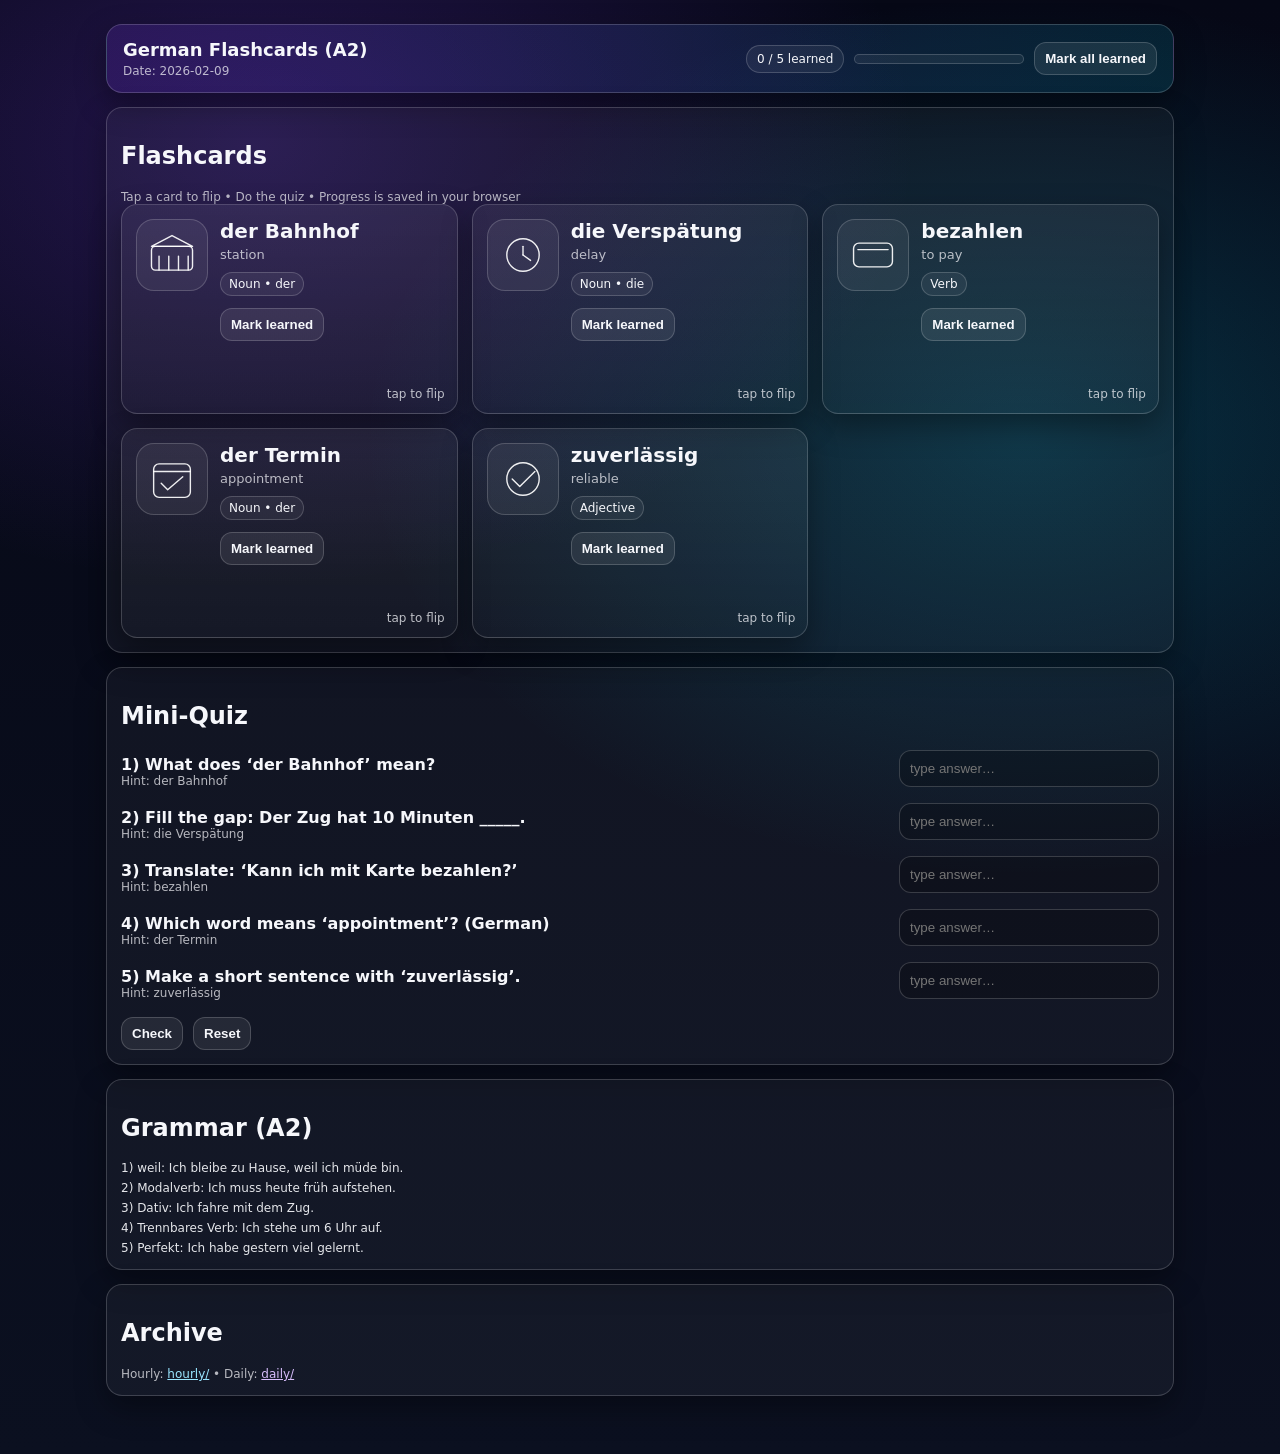
==== index.html @ 3a966de8 "Publish Pages app on website branch" ====
<!doctype html>
<html lang="en"><head>
  <meta charset="utf-8" />
  <meta name="viewport" content="width=device-width,initial-scale=1" />
  <title>German Flashcards (A2)</title>
  <link rel="stylesheet" href="./assets/style.css" />
</head>
<body>
  <div class="wrap">
    <header>
      <div>
        <h1>German Flashcards (A2)</h1>
        <div class="sub" id="date">Date: —</div>
      </div>
      <div class="pill">
        <div class="badge" id="count">0 / 0 learned</div>
        <div class="progress"><div class="bar" id="bar"></div></div>
        <button class="btn" id="markAll">Mark all learned</button>
      </div>
    </header>

    <main>
      <div class="panel">
        <h2>Flashcards</h2>
        <div class="note">Tap a card to flip • Do the quiz • Progress is saved in your browser</div>
        <div class="grid" id="cards"></div>
        <div class="note" id="error"></div>
      </div>
      <div class="panel">
        <h2>Mini‑Quiz</h2>
        <div id="quiz"></div>
        <div class="row"><button class="btn" id="check">Check</button><button class="btn" id="reset">Reset</button></div>
      </div>
      <div class="panel">
        <h2>Grammar (A2)</h2>
        <div id="grammar"></div>
      </div>
      <div class="panel">
        <h2>Archive</h2>
        <div class="note">Hourly: <a href="./hourly/" style="color:#9ae6ff">hourly/</a> • Daily: <a href="./daily/" style="color:#d6bcfa">daily/</a></div>
      </div>
    </main>
  </div>
  <script src="./assets/app.js"></script>
</body></html>
---- assets/style.css ----
:root{--bg:#0b1020;--stroke:rgba(255,255,255,.18);--text:#f6f7fb;--muted:rgba(246,247,251,.72);--a:#7c3aed;--b:#06b6d4;--shadow:0 12px 30px rgba(0,0,0,.35);--radius:16px}
*{box-sizing:border-box}
body{margin:0;font-family:system-ui,-apple-system,Segoe UI,Roboto,Arial,sans-serif;background:radial-gradient(1200px 800px at 20% 10%, rgba(124,58,237,.25), transparent 55%),radial-gradient(1200px 800px at 80% 30%, rgba(6,182,212,.22), transparent 55%),linear-gradient(180deg,#060816,#0b1020);color:var(--text)}
.wrap{max-width:1100px;margin:24px auto;padding:0 16px 34px}
header{display:flex;align-items:center;justify-content:space-between;gap:12px;background:linear-gradient(90deg,rgba(124,58,237,.18),rgba(6,182,212,.14));border:1px solid var(--stroke);border-radius:var(--radius);padding:14px 16px;box-shadow:var(--shadow)}
h1{font-size:18px;margin:0}
.sub{font-size:12px;color:var(--muted);margin-top:4px}
.pill{display:flex;align-items:center;gap:10px;flex-wrap:wrap;justify-content:flex-end}
.badge{font-size:12px;padding:6px 10px;border-radius:999px;border:1px solid var(--stroke);background:rgba(255,255,255,.06)}
.btn{cursor:pointer;border:1px solid var(--stroke);background:rgba(255,255,255,.08);color:var(--text);padding:8px 10px;border-radius:12px;font-weight:800}
.progress{width:170px;height:10px;border-radius:999px;border:1px solid var(--stroke);background:rgba(255,255,255,.06);overflow:hidden}
.bar{height:100%;width:0%;background:linear-gradient(90deg,var(--a),var(--b))}
main{margin-top:14px;display:grid;gap:14px}
.panel{border:1px solid var(--stroke);border-radius:var(--radius);background:rgba(255,255,255,.04);box-shadow:var(--shadow);padding:14px}
.grid{display:grid;grid-template-columns:repeat(auto-fit,minmax(280px,1fr));gap:14px}
.note{font-size:12px;color:var(--muted)}
.scene{perspective:1200px}
.card{position:relative;height:210px;transform-style:preserve-3d;transition:transform .55s cubic-bezier(.2,.8,.2,1)}
.card.is-flipped{transform:rotateY(180deg)}
.face{position:absolute;inset:0;border-radius:var(--radius);border:1px solid var(--stroke);background:linear-gradient(180deg,rgba(255,255,255,.06),rgba(255,255,255,.02));box-shadow:var(--shadow);padding:14px;backface-visibility:hidden;overflow:hidden}
.front{display:grid;grid-template-columns:72px 1fr;gap:12px}
.back{transform:rotateY(180deg)}
.icon{width:72px;height:72px;border-radius:18px;border:1px solid var(--stroke);background:rgba(255,255,255,.06);display:flex;align-items:center;justify-content:center}
svg{width:54px;height:54px}
.s{fill:none;stroke:rgba(255,255,255,.92);stroke-width:2.6;stroke-linecap:round;stroke-linejoin:round}
.word{font-size:20px;font-weight:900}
.meta{font-size:13px;color:var(--muted);margin-top:4px}
.tag{display:inline-block;margin-top:10px;font-size:12px;padding:4px 8px;border-radius:999px;border:1px solid var(--stroke);background:rgba(255,255,255,.06)}
.hint{position:absolute;right:12px;bottom:12px;font-size:12px;color:rgba(246,247,251,.75)}
.ex{margin-top:10px;padding:10px;border-radius:12px;border:1px dashed rgba(255,255,255,.22);background:rgba(0,0,0,.18);font-size:14px;line-height:1.35}
.de{font-weight:900}
.row{display:flex;gap:10px;flex-wrap:wrap;margin-top:12px}
.q{display:grid;grid-template-columns:1fr auto;gap:10px;align-items:center;margin:10px 0}
input{width:100%;padding:10px;border-radius:12px;border:1px solid var(--stroke);background:rgba(0,0,0,.20);color:var(--text);outline:none}
.result{font-weight:900;font-size:12px;padding:6px 10px;border-radius:999px;border:1px solid var(--stroke)}
.ok{background:rgba(34,197,94,.16);color:#bbf7d0}
.no{background:rgba(239,68,68,.14);color:#fecaca}
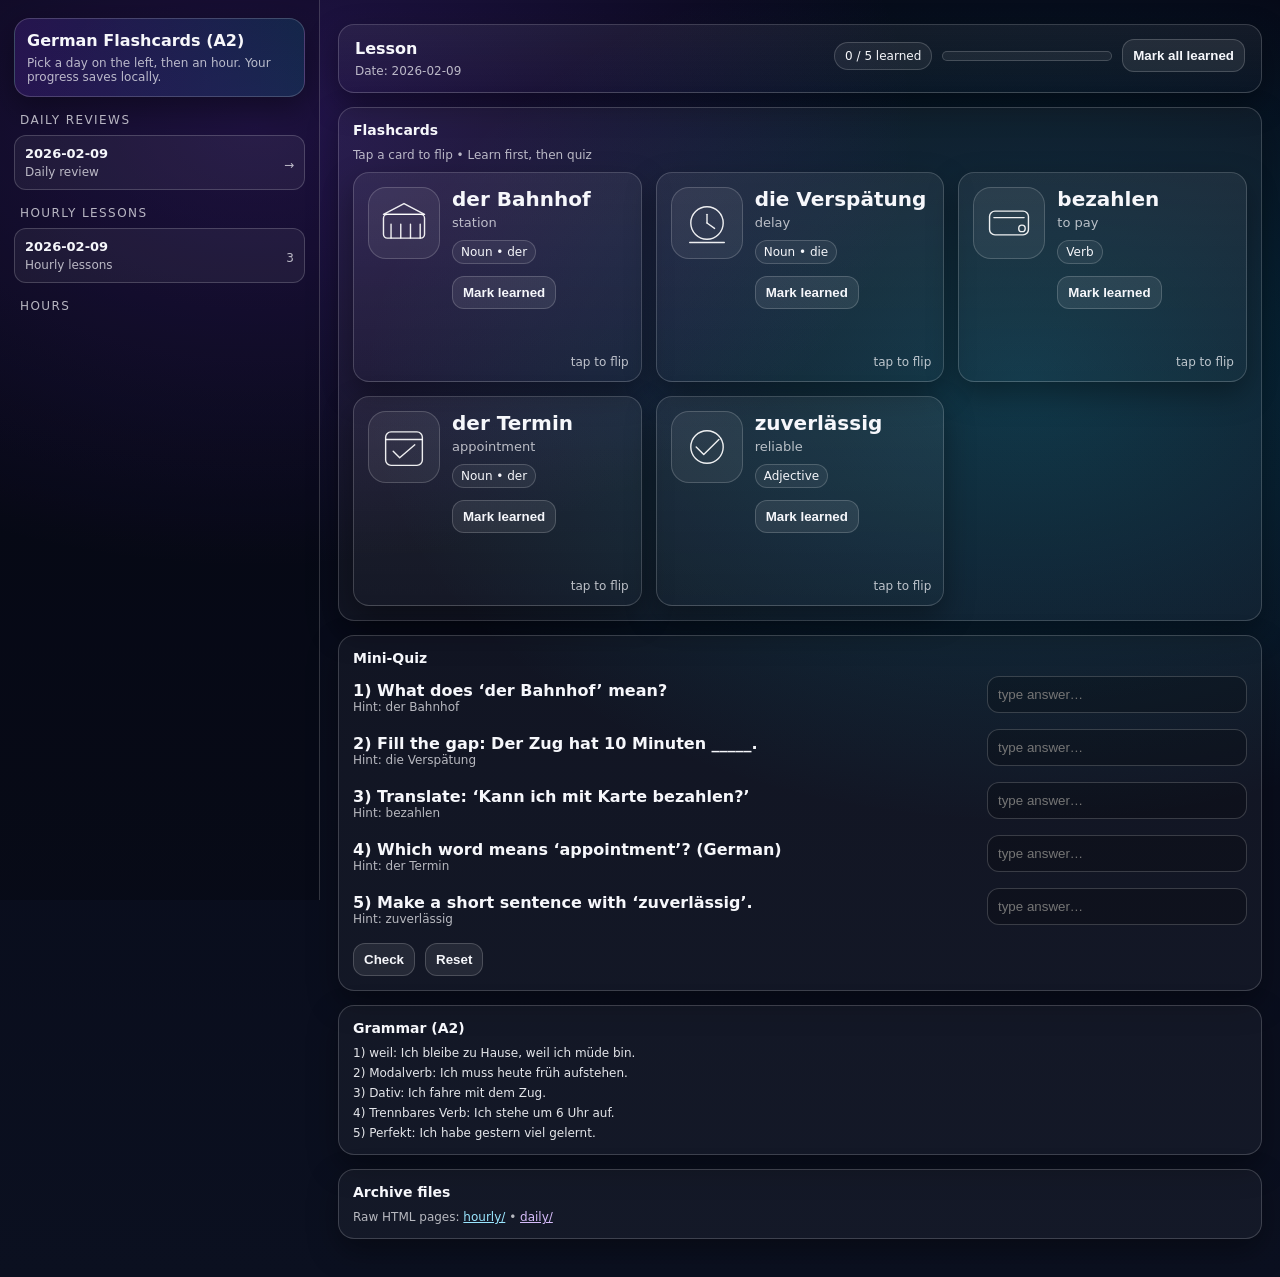
==== commit 20967435: "Add sidebar navigation (days/hours)" ====
--- a/index.html
+++ b/index.html
@@ -1,45 +1,71 @@
 <!doctype html>
-<html lang="en"><head>
+<html lang="en">
+<head>
   <meta charset="utf-8" />
   <meta name="viewport" content="width=device-width,initial-scale=1" />
   <title>German Flashcards (A2)</title>
   <link rel="stylesheet" href="./assets/style.css" />
 </head>
 <body>
-  <div class="wrap">
-    <header>
-      <div>
+  <div class="app">
+    <aside class="sidebar">
+      <div class="brand">
         <h1>German Flashcards (A2)</h1>
-        <div class="sub" id="date">Date: —</div>
+        <div class="sub">Pick a day on the left, then an hour. Your progress saves locally.</div>
       </div>
-      <div class="pill">
-        <div class="badge" id="count">0 / 0 learned</div>
-        <div class="progress"><div class="bar" id="bar"></div></div>
-        <button class="btn" id="markAll">Mark all learned</button>
+
+      <div class="sectionTitle">Daily reviews</div>
+      <div class="navList" id="dailyList"></div>
+
+      <div class="sectionTitle">Hourly lessons</div>
+      <div class="navList" id="hourlyList"></div>
+
+      <div class="sectionTitle" id="hourSubTitle">Hours</div>
+      <div class="navList" id="hourSub"></div>
+
+      <div class="small" id="errorTop"></div>
+    </aside>
+
+    <main class="main">
+      <header>
+        <div>
+          <h2 id="lessonTitle">Lesson</h2>
+          <div class="sub" id="lessonMeta">—</div>
+        </div>
+        <div class="pill">
+          <div class="badge" id="count">0 / 0 learned</div>
+          <div class="progress"><div class="bar" id="bar"></div></div>
+          <button class="btn" id="markAll">Mark all learned</button>
+        </div>
+      </header>
+
+      <div class="panel">
+        <h3>Flashcards</h3>
+        <div class="note">Tap a card to flip • Learn first, then quiz</div>
+        <div class="grid" id="cards"></div>
       </div>
-    </header>
 
-    <main>
       <div class="panel">
-        <h2>Flashcards</h2>
-        <div class="note">Tap a card to flip • Do the quiz • Progress is saved in your browser</div>
-        <div class="grid" id="cards"></div>
-        <div class="note" id="error"></div>
+        <h3>Mini‑Quiz</h3>
+        <div id="quiz"></div>
+        <div class="row">
+          <button class="btn" id="check">Check</button>
+          <button class="btn" id="reset">Reset</button>
+        </div>
       </div>
+
       <div class="panel">
-        <h2>Mini‑Quiz</h2>
-        <div id="quiz"></div>
-        <div class="row"><button class="btn" id="check">Check</button><button class="btn" id="reset">Reset</button></div>
-      </div>
-      <div class="panel">
-        <h2>Grammar (A2)</h2>
+        <h3>Grammar (A2)</h3>
         <div id="grammar"></div>
       </div>
+
       <div class="panel">
-        <h2>Archive</h2>
-        <div class="note">Hourly: <a href="./hourly/" style="color:#9ae6ff">hourly/</a> • Daily: <a href="./daily/" style="color:#d6bcfa">daily/</a></div>
+        <h3>Archive files</h3>
+        <div class="note">Raw HTML pages: <a href="./hourly/" style="color:#9ae6ff">hourly/</a> • <a href="./daily/" style="color:#d6bcfa">daily/</a></div>
       </div>
     </main>
   </div>
+
   <script src="./assets/app.js"></script>
-</body></html>
+</body>
+</html>
--- a/assets/style.css
+++ b/assets/style.css
@@ -1,37 +1,109 @@
-:root{--bg:#0b1020;--stroke:rgba(255,255,255,.18);--text:#f6f7fb;--muted:rgba(246,247,251,.72);--a:#7c3aed;--b:#06b6d4;--shadow:0 12px 30px rgba(0,0,0,.35);--radius:16px}
-*{box-sizing:border-box}
-body{margin:0;font-family:system-ui,-apple-system,Segoe UI,Roboto,Arial,sans-serif;background:radial-gradient(1200px 800px at 20% 10%, rgba(124,58,237,.25), transparent 55%),radial-gradient(1200px 800px at 80% 30%, rgba(6,182,212,.22), transparent 55%),linear-gradient(180deg,#060816,#0b1020);color:var(--text)}
-.wrap{max-width:1100px;margin:24px auto;padding:0 16px 34px}
-header{display:flex;align-items:center;justify-content:space-between;gap:12px;background:linear-gradient(90deg,rgba(124,58,237,.18),rgba(6,182,212,.14));border:1px solid var(--stroke);border-radius:var(--radius);padding:14px 16px;box-shadow:var(--shadow)}
-h1{font-size:18px;margin:0}
-.sub{font-size:12px;color:var(--muted);margin-top:4px}
-.pill{display:flex;align-items:center;gap:10px;flex-wrap:wrap;justify-content:flex-end}
-.badge{font-size:12px;padding:6px 10px;border-radius:999px;border:1px solid var(--stroke);background:rgba(255,255,255,.06)}
-.btn{cursor:pointer;border:1px solid var(--stroke);background:rgba(255,255,255,.08);color:var(--text);padding:8px 10px;border-radius:12px;font-weight:800}
-.progress{width:170px;height:10px;border-radius:999px;border:1px solid var(--stroke);background:rgba(255,255,255,.06);overflow:hidden}
-.bar{height:100%;width:0%;background:linear-gradient(90deg,var(--a),var(--b))}
-main{margin-top:14px;display:grid;gap:14px}
-.panel{border:1px solid var(--stroke);border-radius:var(--radius);background:rgba(255,255,255,.04);box-shadow:var(--shadow);padding:14px}
-.grid{display:grid;grid-template-columns:repeat(auto-fit,minmax(280px,1fr));gap:14px}
-.note{font-size:12px;color:var(--muted)}
-.scene{perspective:1200px}
-.card{position:relative;height:210px;transform-style:preserve-3d;transition:transform .55s cubic-bezier(.2,.8,.2,1)}
-.card.is-flipped{transform:rotateY(180deg)}
-.face{position:absolute;inset:0;border-radius:var(--radius);border:1px solid var(--stroke);background:linear-gradient(180deg,rgba(255,255,255,.06),rgba(255,255,255,.02));box-shadow:var(--shadow);padding:14px;backface-visibility:hidden;overflow:hidden}
-.front{display:grid;grid-template-columns:72px 1fr;gap:12px}
-.back{transform:rotateY(180deg)}
-.icon{width:72px;height:72px;border-radius:18px;border:1px solid var(--stroke);background:rgba(255,255,255,.06);display:flex;align-items:center;justify-content:center}
-svg{width:54px;height:54px}
-.s{fill:none;stroke:rgba(255,255,255,.92);stroke-width:2.6;stroke-linecap:round;stroke-linejoin:round}
-.word{font-size:20px;font-weight:900}
-.meta{font-size:13px;color:var(--muted);margin-top:4px}
-.tag{display:inline-block;margin-top:10px;font-size:12px;padding:4px 8px;border-radius:999px;border:1px solid var(--stroke);background:rgba(255,255,255,.06)}
-.hint{position:absolute;right:12px;bottom:12px;font-size:12px;color:rgba(246,247,251,.75)}
-.ex{margin-top:10px;padding:10px;border-radius:12px;border:1px dashed rgba(255,255,255,.22);background:rgba(0,0,0,.18);font-size:14px;line-height:1.35}
-.de{font-weight:900}
-.row{display:flex;gap:10px;flex-wrap:wrap;margin-top:12px}
-.q{display:grid;grid-template-columns:1fr auto;gap:10px;align-items:center;margin:10px 0}
-input{width:100%;padding:10px;border-radius:12px;border:1px solid var(--stroke);background:rgba(0,0,0,.20);color:var(--text);outline:none}
-.result{font-weight:900;font-size:12px;padding:6px 10px;border-radius:999px;border:1px solid var(--stroke)}
-.ok{background:rgba(34,197,94,.16);color:#bbf7d0}
-.no{background:rgba(239,68,68,.14);color:#fecaca}
+:root{
+  --bg:#0b1020;
+  --panel:#111a33;
+  --card:#141f3d;
+  --stroke:rgba(255,255,255,.18);
+  --text:#f6f7fb;
+  --muted:rgba(246,247,251,.72);
+  --a:#7c3aed;
+  --b:#06b6d4;
+  --shadow: 0 12px 30px rgba(0,0,0,.35);
+  --radius:16px;
+}
+*{box-sizing:border-box;}
+body{
+  margin:0;
+  font-family: ui-sans-serif, system-ui, -apple-system, Segoe UI, Roboto, Arial, sans-serif;
+  background: radial-gradient(1200px 800px at 20% 10%, rgba(124,58,237,.25), transparent 55%),
+              radial-gradient(1200px 800px at 80% 30%, rgba(6,182,212,.22), transparent 55%),
+              linear-gradient(180deg, #060816, #0b1020);
+  color:var(--text);
+}
+
+/* layout */
+.app{display:grid; grid-template-columns:320px 1fr; min-height:100vh;}
+.sidebar{
+  position:sticky; top:0; height:100vh; overflow:auto;
+  border-right:1px solid var(--stroke);
+  background: rgba(0,0,0,.18);
+  padding:18px 14px;
+}
+.main{padding:24px 18px 38px;}
+
+.brand{padding:12px 12px; border:1px solid var(--stroke); border-radius:var(--radius);
+  background: linear-gradient(90deg, rgba(124,58,237,.18), rgba(6,182,212,.14)); box-shadow: var(--shadow);
+}
+.brand h1{font-size:16px; margin:0;}
+.brand .sub{font-size:12px; color:var(--muted); margin-top:6px;}
+
+.sectionTitle{margin:16px 6px 8px; font-size:12px; letter-spacing:.12em; color:var(--muted); text-transform:uppercase;}
+
+.navList{display:flex; flex-direction:column; gap:6px;}
+.navItem{
+  display:flex; align-items:center; justify-content:space-between; gap:10px;
+  padding:10px 10px; border-radius:12px; border:1px solid var(--stroke);
+  background: rgba(255,255,255,.05); cursor:pointer; user-select:none;
+}
+.navItem:hover{background: rgba(255,255,255,.08)}
+.navItem.active{outline:2px solid rgba(6,182,212,.35); background: rgba(6,182,212,.10)}
+.navItem .name{font-weight:850; font-size:13px;}
+.navItem .meta{font-size:12px; color:var(--muted)}
+
+.small{font-size:12px; color:var(--muted); margin:10px 6px; line-height:1.35;}
+
+header{
+  display:flex; align-items:flex-start; justify-content:space-between; gap:12px;
+  border:1px solid var(--stroke);
+  border-radius: var(--radius);
+  padding:14px 16px;
+  background: linear-gradient(180deg, rgba(255,255,255,.06), rgba(255,255,255,.02));
+  box-shadow: var(--shadow);
+}
+header h2{margin:0; font-size:16px;}
+header .sub{font-size:12px; color:var(--muted); margin-top:6px;}
+
+.pill{display:flex; align-items:center; gap:10px; flex-wrap:wrap; justify-content:flex-end;}
+.badge{font-size:12px; padding:6px 10px; border-radius:999px; border:1px solid var(--stroke); background:rgba(255,255,255,.06);}
+.btn{cursor:pointer; border:1px solid var(--stroke); background:rgba(255,255,255,.08); color:var(--text); padding:8px 10px; border-radius:12px; font-weight:800;}
+.btn:hover{background:rgba(255,255,255,.12)}
+.progress{width:170px; height:10px; border-radius:999px; border:1px solid var(--stroke); background:rgba(255,255,255,.06); overflow:hidden;}
+.bar{height:100%; width:0%; background:linear-gradient(90deg,var(--a),var(--b));}
+
+.panel{margin-top:14px; border:1px solid var(--stroke); border-radius:var(--radius); background:rgba(255,255,255,.04); box-shadow:var(--shadow); padding:14px;}
+.panel h3{margin:0 0 10px 0; font-size:14px;}
+.note{font-size:12px; color:var(--muted);}
+
+.grid{display:grid; grid-template-columns:repeat(auto-fit,minmax(280px,1fr)); gap:14px; margin-top:10px;}
+.scene{perspective:1200px;}
+.card{position:relative; height:210px; transform-style:preserve-3d; transition:transform .55s cubic-bezier(.2,.8,.2,1);}
+.card.is-flipped{transform:rotateY(180deg);}
+.face{position:absolute; inset:0; border-radius:var(--radius); border:1px solid var(--stroke);
+  background: linear-gradient(180deg, rgba(255,255,255,.06), rgba(255,255,255,.02));
+  box-shadow: var(--shadow); padding:14px; backface-visibility:hidden; overflow:hidden;
+}
+.front{display:grid; grid-template-columns:72px 1fr; gap:12px;}
+.back{transform:rotateY(180deg);}
+.icon{width:72px; height:72px; border-radius:18px; border:1px solid var(--stroke); background:rgba(255,255,255,.06);
+  display:flex; align-items:center; justify-content:center;
+}
+svg{width:54px; height:54px;}
+.s{fill:none; stroke:rgba(255,255,255,.92); stroke-width:2.6; stroke-linecap:round; stroke-linejoin:round;}
+.word{font-size:20px; font-weight:900;}
+.meta{font-size:13px; color:var(--muted); margin-top:4px;}
+.tag{display:inline-block; margin-top:10px; font-size:12px; padding:4px 8px; border-radius:999px; border:1px solid var(--stroke); background:rgba(255,255,255,.06);}
+.hint{position:absolute; right:12px; bottom:12px; font-size:12px; color:rgba(246,247,251,.75);}
+.ex{margin-top:10px; padding:10px; border-radius:12px; border:1px dashed rgba(255,255,255,.22); background:rgba(0,0,0,.18); font-size:14px; line-height:1.35;}
+.de{font-weight:900;}
+.row{display:flex; gap:10px; flex-wrap:wrap; margin-top:12px;}
+
+.q{display:grid; grid-template-columns:1fr auto; gap:10px; align-items:center; margin:10px 0;}
+input{width:100%; padding:10px; border-radius:12px; border:1px solid var(--stroke); background:rgba(0,0,0,.20); color:var(--text); outline:none;}
+.result{font-weight:900; font-size:12px; padding:6px 10px; border-radius:999px; border:1px solid var(--stroke)}
+.ok{background:rgba(34,197,94,.16); color:#bbf7d0;}
+.no{background:rgba(239,68,68,.14); color:#fecaca;}
+
+@media (max-width: 980px){
+  .app{grid-template-columns:1fr;}
+  .sidebar{position:relative; height:auto;}
+}
+@media (prefers-reduced-motion: reduce){.card{transition:none}}
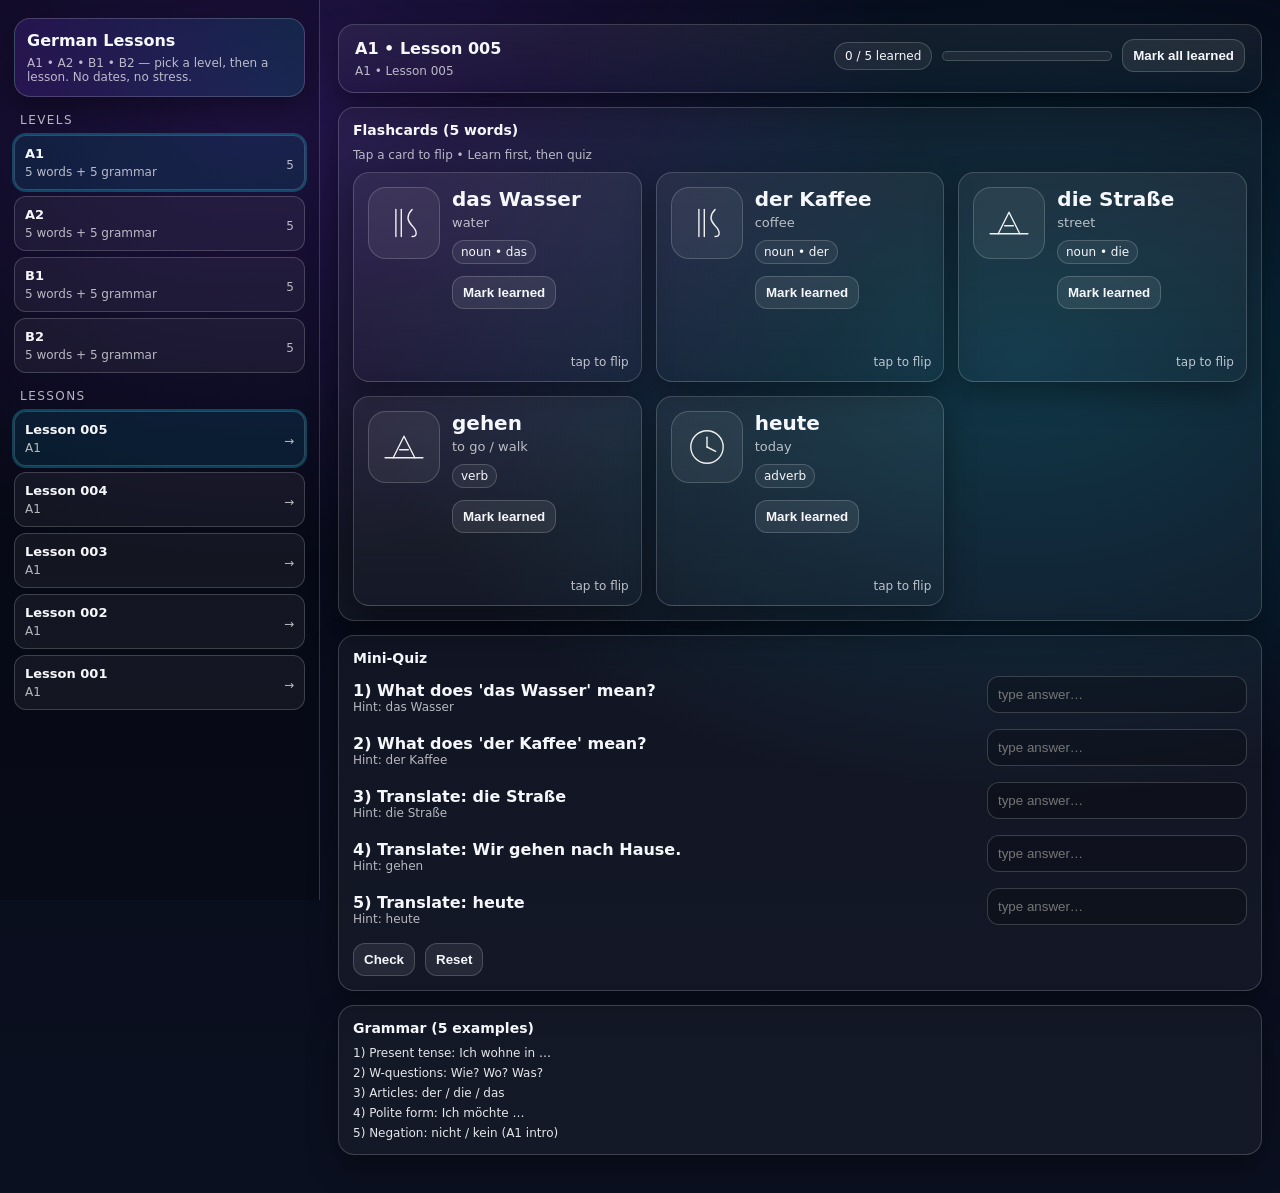
==== commit 1bd66b87: "Rebuild site: levels A1-A2-B1-B2 + lesson navigation" ====
--- a/index.html
+++ b/index.html
@@ -3,25 +3,22 @@
 <head>
   <meta charset="utf-8" />
   <meta name="viewport" content="width=device-width,initial-scale=1" />
-  <title>German Flashcards (A2)</title>
+  <title>German Lessons (A1–B2)</title>
   <link rel="stylesheet" href="./assets/style.css" />
 </head>
 <body>
   <div class="app">
     <aside class="sidebar">
       <div class="brand">
-        <h1>German Flashcards (A2)</h1>
-        <div class="sub">Pick a day on the left, then an hour. Your progress saves locally.</div>
+        <h1>German Lessons</h1>
+        <div class="sub">A1 • A2 • B1 • B2 — pick a level, then a lesson. No dates, no stress.</div>
       </div>
 
-      <div class="sectionTitle">Daily reviews</div>
-      <div class="navList" id="dailyList"></div>
+      <div class="sectionTitle">Levels</div>
+      <div class="navList" id="levelList"></div>
 
-      <div class="sectionTitle">Hourly lessons</div>
-      <div class="navList" id="hourlyList"></div>
-
-      <div class="sectionTitle" id="hourSubTitle">Hours</div>
-      <div class="navList" id="hourSub"></div>
+      <div class="sectionTitle" id="lessonSubTitle">Lessons</div>
+      <div class="navList" id="lessonList"></div>
 
       <div class="small" id="errorTop"></div>
     </aside>
@@ -29,7 +26,7 @@
     <main class="main">
       <header>
         <div>
-          <h2 id="lessonTitle">Lesson</h2>
+          <h2 id="lessonTitle">Loading…</h2>
           <div class="sub" id="lessonMeta">—</div>
         </div>
         <div class="pill">
@@ -40,7 +37,7 @@
       </header>
 
       <div class="panel">
-        <h3>Flashcards</h3>
+        <h3>Flashcards (5 words)</h3>
         <div class="note">Tap a card to flip • Learn first, then quiz</div>
         <div class="grid" id="cards"></div>
       </div>
@@ -55,13 +52,8 @@
       </div>
 
       <div class="panel">
-        <h3>Grammar (A2)</h3>
+        <h3>Grammar (5 examples)</h3>
         <div id="grammar"></div>
-      </div>
-
-      <div class="panel">
-        <h3>Archive files</h3>
-        <div class="note">Raw HTML pages: <a href="./hourly/" style="color:#9ae6ff">hourly/</a> • <a href="./daily/" style="color:#d6bcfa">daily/</a></div>
       </div>
     </main>
   </div>
